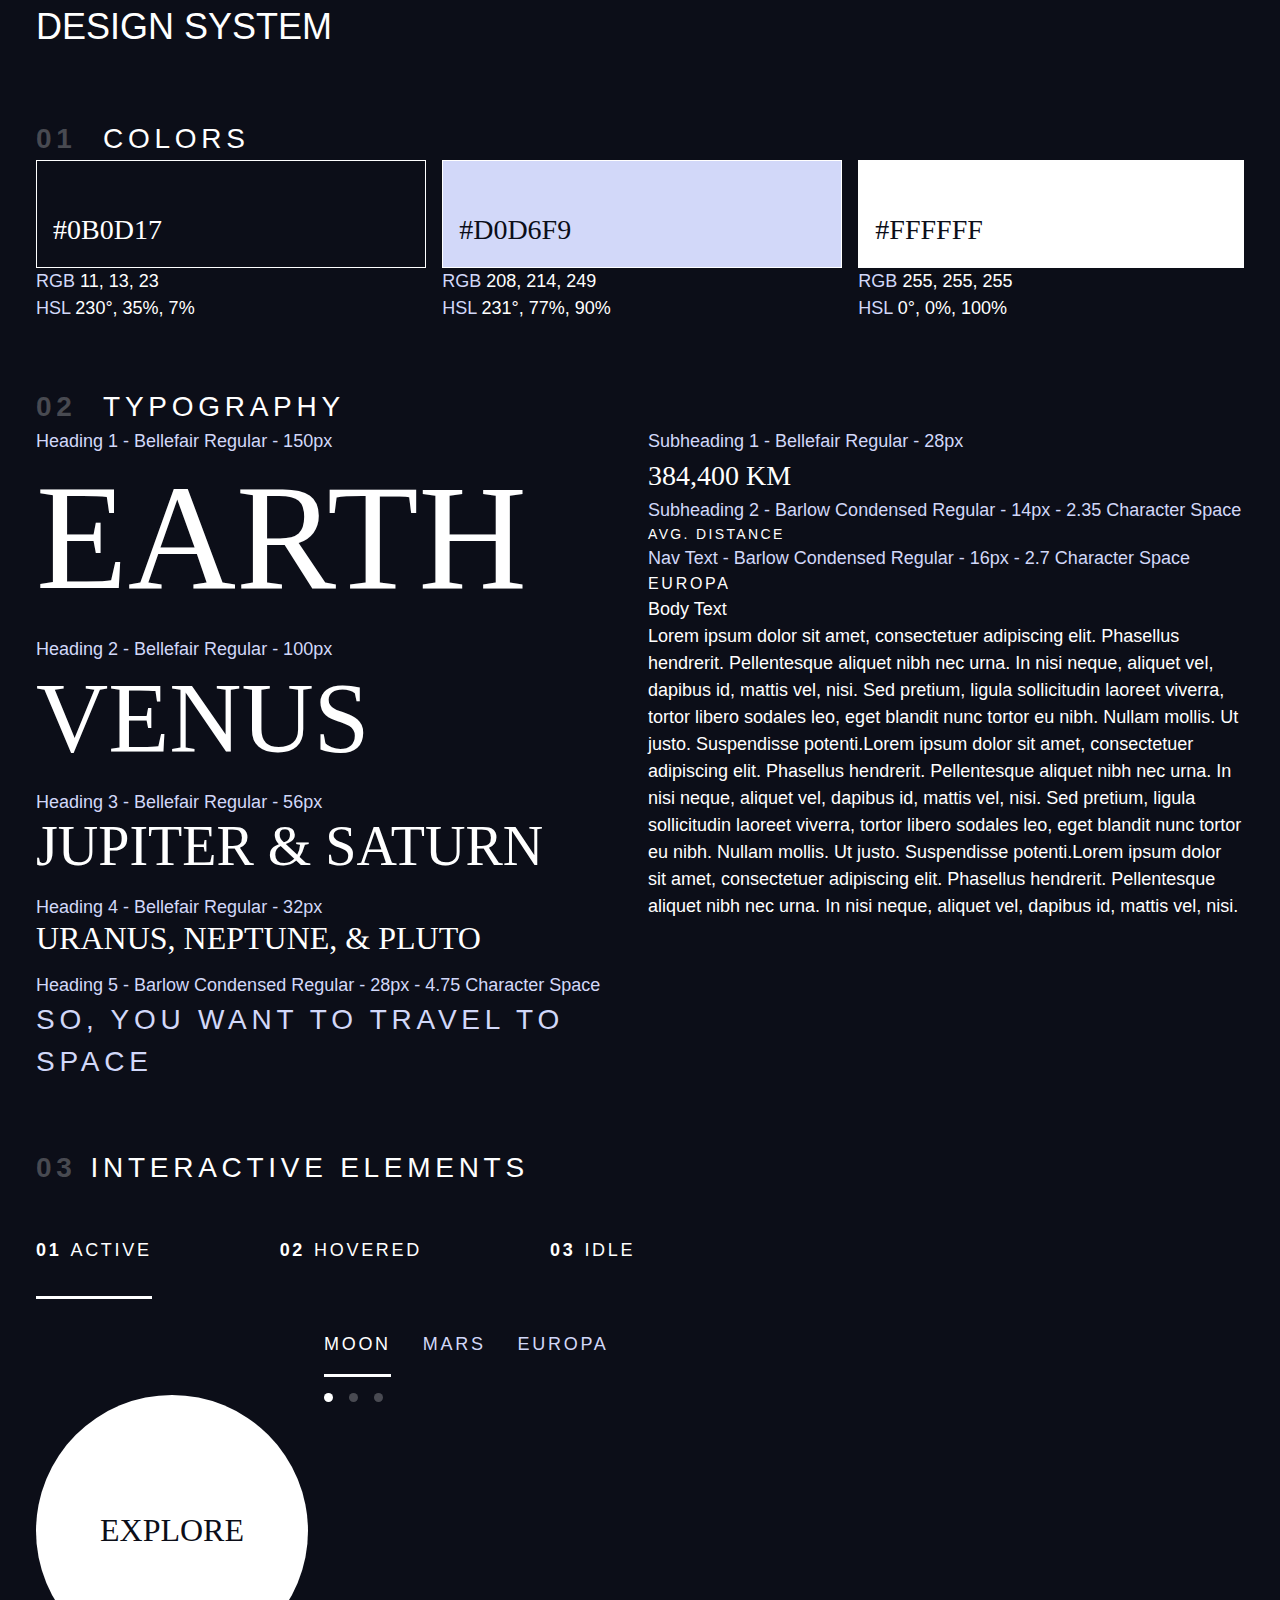
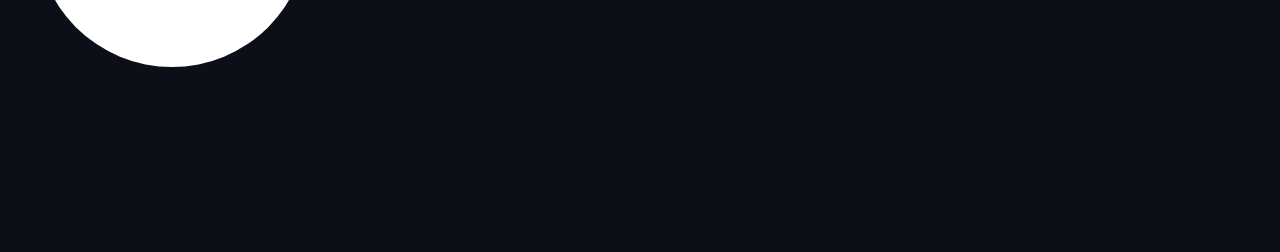
==== design-system.html @ f45d1e29 "styling The HomePage lesson #1" ====
<!DOCTYPE html>
<html lang="en">
	<head>
		<meta charset="UTF-8" />
		<meta http-equiv="X-UA-Compatible" content="IE=edge" />
		<meta name="viewport" content="width=device-width, initial-scale=1.0" />
		<title>Document</title>
		<link rel="stylesheet" href="style.css" />
	</head>
	<body class="bg-dark text-white">
		<div class="container">
			<h1 class="uppercase">Design system</h1>

			<section id="colors" style="margin: 4rem 0">
				<h2 class="numbered-title"><span>01</span> colors</h2>
				<div class="flex">
					<div style="flex-grow: 1">
						<div
							class="bg-dark text-white ff-serif fs-500"
							style="padding: 3rem 1rem 1rem; border: 1px solid white"
						>
							#0B0D17
						</div>
						<p><span class="text-accent">RGB</span> 11, 13, 23</p>
						<p><span class="text-accent">HSL</span> 230°, 35%, 7%</p>
					</div>
					<div style="flex-grow: 1">
						<div
							class="bg-accent text-dark ff-serif fs-500"
							style="padding: 3rem 1rem 1rem; border: 1px solid white"
						>
							#D0D6F9
						</div>
						<p><span class="text-accent">RGB</span> 208, 214, 249</p>
						<p><span class="text-accent">HSL</span> 231°, 77%, 90%</p>
					</div>
					<div style="flex-grow: 1">
						<div
							class="bg-white text-dark ff-serif fs-500"
							style="padding: 3rem 1rem 1rem; border: 1px solid white"
						>
							#FFFFFF
						</div>
						<p><span class="text-accent">RGB</span> 255, 255, 255</p>
						<p><span class="text-accent">HSL</span> 0°, 0%, 100%</p>
					</div>
				</div>
			</section>
			<section id="typography" style="margin: 4rem 0">
				<h2 class="numbered-title"><span>02 </span>Typography</h2>
				<div class="flex">
					<div class="flow" style="flex-basis: 100%">
						<div>
							<p class="text-accent">Heading 1 - Bellefair Regular - 150px</p>
							<p class="fs-900 ff-serif uppercase">Earth</p>
						</div>
						<div>
							<p class="text-accent">Heading 2 - Bellefair Regular - 100px</p>
							<p class="fs-800 ff-serif uppercase">Venus</p>
						</div>
						<div>
							<p class="text-accent">Heading 3 - Bellefair Regular - 56px</p>
							<p class="fs-700 ff-serif uppercase">Jupiter & Saturn</p>
						</div>
						<div>
							<p class="text-accent">Heading 4 - Bellefair Regular - 32px</p>
							<p class="fs-600 ff-serif uppercase">Uranus, Neptune, & Pluto</p>
						</div>
						<div>
							<p class="text-accent">
								Heading 5 - Barlow Condensed Regular - 28px - 4.75 Character
								Space
							</p>
							<p
								class="text-accent fs-500 ff-sans-cond uppercase letter-spacing-1"
							>
								So, you want to travel to space
							</p>
						</div>
					</div>

					<div style="flex-basis: 100%">
						<div>
							<p class="text-accent">Subheading 1 - Bellefair Regular - 28px</p>
							<p class="fs-500 ff-serif uppercase">384,400 km</p>
						</div>
						<div>
							<p class="text-accent">
								Subheading 2 - Barlow Condensed Regular - 14px - 2.35 Character
								Space
							</p>
							<p class="fs-200 uppercase ff-sans-cond letter-spacing-3">
								Avg. Distance
							</p>
						</div>
						<div>
							<p class="text-accent">
								Nav Text - Barlow Condensed Regular - 16px - 2.7 Character Space
							</p>
							<p class="fs-300 uppercase ff-sans-cond letter-spacing-2">
								Europa
							</p>
						</div>
						<div>
							<p>Body Text</p>
							<p>
								Lorem ipsum dolor sit amet, consectetuer adipiscing elit.
								Phasellus hendrerit. Pellentesque aliquet nibh nec urna. In nisi
								neque, aliquet vel, dapibus id, mattis vel, nisi. Sed pretium,
								ligula sollicitudin laoreet viverra, tortor libero sodales leo,
								eget blandit nunc tortor eu nibh. Nullam mollis. Ut justo.
								Suspendisse potenti.Lorem ipsum dolor sit amet, consectetuer
								adipiscing elit. Phasellus hendrerit. Pellentesque aliquet nibh
								nec urna. In nisi neque, aliquet vel, dapibus id, mattis vel,
								nisi. Sed pretium, ligula sollicitudin laoreet viverra, tortor
								libero sodales leo, eget blandit nunc tortor eu nibh. Nullam
								mollis. Ut justo. Suspendisse potenti.Lorem ipsum dolor sit
								amet, consectetuer adipiscing elit. Phasellus hendrerit.
								Pellentesque aliquet nibh nec urna. In nisi neque, aliquet vel,
								dapibus id, mattis vel, nisi.
							</p>
						</div>
					</div>
				</div>
			</section>

			<section class="flow interactive-elements" id="interactive-elements">
				<h2 class="numbered-title"><span>03</span>Interactive elements</h2>

				<!-- navigation -->
				<div>
					<nav>
						<ul class="primary-navigation underline-indicators flex">
							<li class="active">
								<a class="uppercase text-white letter-spacing-2" href="#"
									><span>01</span>Active</a
								>
							</li>
							<li>
								<a class="uppercase text-white letter-spacing-2" href="#"
									><span>02</span>Hovered</a
								>
							</li>
							<li>
								<a class="uppercase text-white letter-spacing-2" href="#"
									><span>03</span>Idle</a
								>
							</li>
						</ul>
					</nav>
				</div>

				<div class="flex">
					<div style="margin-top: 5rem">
						<!-- explore button -->
						<a
							href="#"
							class="large-button uppercase fs-600 ff-serif text-dark bg-white"
							>Explore</a
						>
					</div>

					<div class="flow" style="margin-bottom: 50vh; --flow-space: 4rem">
						<!-- Tabs -->
						<div class="tab-list underline-indicators flex">
							<button
								aria-selected="true"
								class="uppercase text-accent letter-spacing-2 bg-dark ff-sans-cond"
							>
								Moon
							</button>
							<button
								aria-selected="false"
								class="uppercase text-accent letter-spacing-2 bg-dark ff-sans-cond"
							>
								Mars
							</button>
							<button
								aria-selected="false"
								class="uppercase text-accent letter-spacing-2 bg-dark ff-sans-cond"
							>
								Europa
							</button>
						</div>
						<!-- Dots -->
						<div class="dot-indicators flex">
							<button aria-selected="true">
								<span class="sr-only">Slide title</span>
							</button>
							<button aria-selected="false">
								<span class="sr-only">Slide title</span>
							</button>
							<button aria-selected="false">
								<span class="sr-only">Slide title</span>
							</button>
						</div>
						<!-- Numbers -->
					</div>
				</div>
			</section>
		</div>

		<script src="/index.pack.js"></script>
	</body>
</html>
---- style.css ----
/* ------------------- */
/* Custom properties   */
/* ------------------- */

:root {
	/* colors */
	--clr-dark: 230 35% 7%;
	--clr-light: 231 77% 90%;
	--clr-white: 0 0% 100%;

	/* font-sizes */
	--fs-900: 9.375rem;
	--fs-800: 6.25rem;
	--fs-700: 3.5rem;
	--fs-600: 2rem;
	--fs-500: 1.75rem;
	--fs-400: 1.125rem;
	--fs-300: 1rem;
	--fs-200: 0.875rem;

	/* font-families */
	--ff-serif: 'Bellefair', serif;
	--ff-sans-cond: 'Barlow Condensed', sans-serif;
	--ff-sans-normal: 'Barlow', sans-serif;
}

/* ------------------- */
/* Reset               */
/* ------------------- */

/* https://piccalil.li/blog/a-modern-css-reset/ */

/* Box sizing */
*,
*::before,
*::after {
	box-sizing: border-box;
}

/* Reset margins */
body,
h1,
h2,
h3,
h4,
h5,
p,
figure,
picture {
	margin: 0;
}

h1,
h2,
h3,
h4,
h5,
h6,
p {
	font-weight: 400;
}

/* set up the body */
body {
	font-family: var(--ff-sans-normal);
	font-size: var(--fs-400);
	color: hsl(var(--clr-white));
	background-color: hsl(var(--clr-dark));
	line-height: 1.5;
	min-height: 100vh;
}

/* make images easier to work with */
img,
picutre {
	max-width: 100%;
	display: block;
}

/* make form elements easier to work with */
input,
button,
textarea,
select {
	font: inherit;
}

/* remove animations for people who've turned them off */
@media (prefers-reduced-motion: reduce) {
	*,
	*::before,
	*::after {
		animation-duration: 0.01ms !important;
		animation-iteration-count: 1 !important;
		transition-duration: 0.01ms !important;
		scroll-behavior: auto !important;
	}
}

/* ------------------- */
/* Utility classes     */
/* ------------------- */

/* general */

.flex {
	display: flex;
	gap: var(--gap, 1rem);
}

.grid {
	display: grid;
	gap: var(--gap, 1rem);
}
.flow > *:not(:first-child) {
	margin-top: 1rem;
}
.container {
	padding-inline: 2em;
	margin-inline: auto;
	max-width: 80rem;
}

.sr-only {
	position: absolute;
	width: 1px;
	height: 1px;
	padding: 0;
	margin: -1px;
	overflow: hidden;
	clip: rect(0, 0, 0, 0);
	white-space: nowrap; /* added line */
	border: 0;
}

/* colors */

.bg-dark {
	background-color: hsl(var(--clr-dark));
}
.bg-accent {
	background-color: hsl(var(--clr-light));
}
.bg-white {
	background-color: hsl(var(--clr-white));
}

.text-dark {
	color: hsl(var(--clr-dark));
}
.text-accent {
	color: hsl(var(--clr-light));
}
.text-white {
	color: hsl(var(--clr-white));
}

/* typography */

.ff-serif {
	font-family: var(--ff-serif);
}
.ff-sans-cond {
	font-family: var(--ff-sans-cond);
}
.ff-sans-normal {
	font-family: var(--ff-sans-normal);
}

.letter-spacing-1 {
	letter-spacing: 4.75px;
}
.letter-spacing-2 {
	letter-spacing: 2.7px;
}
.letter-spacing-3 {
	letter-spacing: 2.35px;
}

.uppercase {
	text-transform: uppercase;
}

.fs-900 {
	font-size: var(--fs-900);
}
.fs-800 {
	font-size: var(--fs-800);
}
.fs-700 {
	font-size: var(--fs-700);
}
.fs-600 {
	font-size: var(--fs-600);
}
.fs-500 {
	font-size: var(--fs-500);
}
.fs-400 {
	font-size: var(--fs-400);
}
.fs-300 {
	font-size: var(--fs-300);
}
.fs-200 {
	font-size: var(--fs-200);
}

.fs-900,
.fs-800,
.fs-700,
.fs-600 {
	line-height: 1.1;
}

.numbered-title {
	font-family: var(--ff-sans-cond);
	font-size: var(--fs-500);
	text-transform: uppercase;
	letter-spacing: 4.72px;
}
.numbered-title span {
	margin-right: 0.5em;
	font-weight: 700;
	color: hsl(var(--clr-white) / 0.25);
}

/* Compontents         */

.large-button {
	position: relative;
	display: grid;
	place-items: center;
	padding: 2em;
	border-radius: 50%;
	aspect-ratio: 1;
	text-decoration: none;
}
.large-button::after {
	content: '';
	position: absolute;
	z-index: -1;
	background: hsl(var(--clr-white) / 0.15);
	width: 100%;
	height: 100%;
	border-radius: 50%;
	opacity: 0;
	transition: opacity 500ms linear, transform 500ms ease-in-out;
}

.large-button:hover::after,
.large-button:focus::after {
	opacity: 1;
	transform: scale(1.5);
}
.primary-navigation {
	margin: 0;
	padding: 0;
	--gap: 8rem;
	--underline-gap: 2rem;
	list-style: none;
}
.primary-navigation a {
	text-decoration: none;
}
.primary-navigation a > span {
	margin-right: 0.5em;
	font-weight: 700;
}

.underline-indicators > * {
	padding: var(--underline-gap, 1rem) 0;
	border: 0;
	border-bottom: 0.2rem solid hsl(var(--clr-white) / 0);
	cursor: pointer;
}
.underline-indicators > *:hover,
.underline-indicators > *:focus {
	border-color: hsl(var(--clr-white) / 0.5);
}
.underline-indicators > .active,
.underline-indicators > [aria-selected='true'] {
	color: hsl(var(--clr-white) / 1);
	border-color: hsl(var(--clr-white) / 1);
}

.tab-list {
	--gap: 2rem;
}

.dot-indicators > * {
	padding: 0.25em;
	border: 0;
	border-radius: 50%;
	background-color: hsl(var(--clr-white) / 0.25);
	aspect-ratio: 1;
	cursor: pointer;
}
.dot-indicators > *:hover,
.dot-indicators > *:focus {
	background-color: hsl(var(--clr-white) / 0.5);
}
.dot-indicators > [aria-selected='true'] {
	background-color: hsl(var(--clr-white) / 1);
}
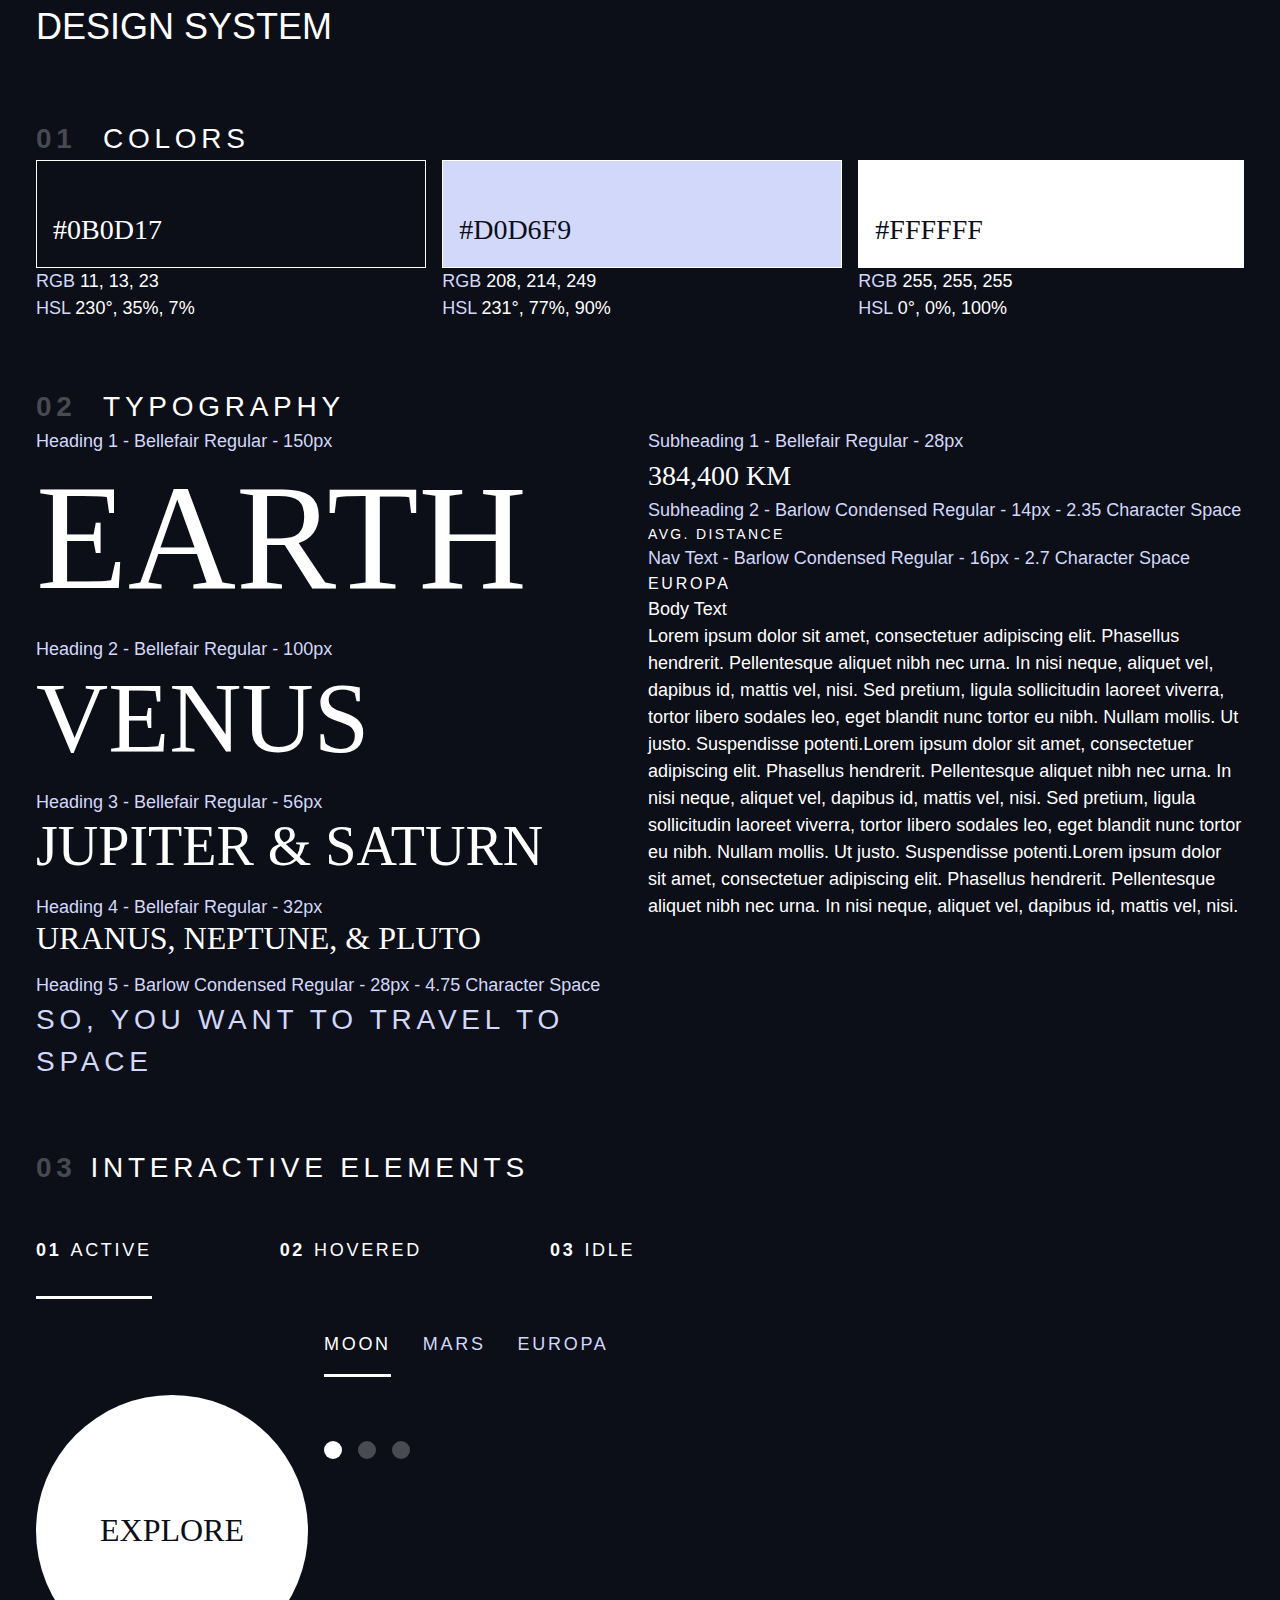
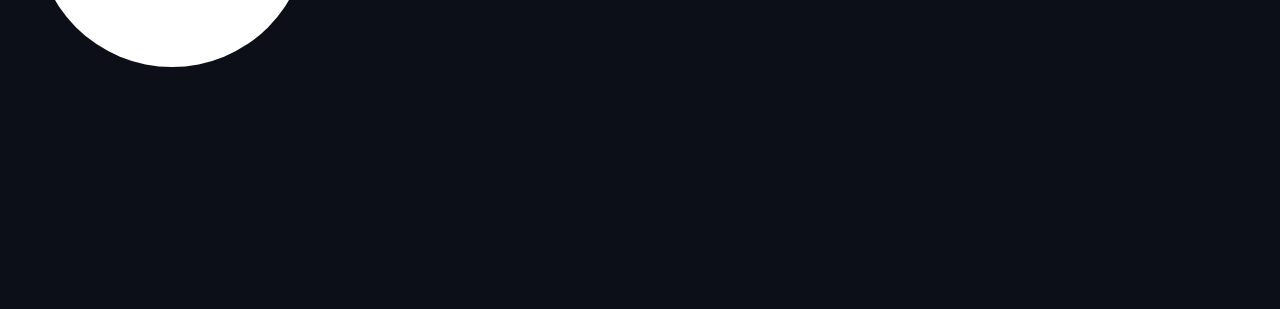
==== commit b2a79781: "styling The HomePage column-grid lesson #2" ====
--- a/design-system.html
+++ b/design-system.html
@@ -4,8 +4,8 @@
 		<meta charset="UTF-8" />
 		<meta http-equiv="X-UA-Compatible" content="IE=edge" />
 		<meta name="viewport" content="width=device-width, initial-scale=1.0" />
-		<title>Document</title>
-		<link rel="stylesheet" href="style.css" />
+		<title>design system</title>
+		<link rel="stylesheet" href="./style.css" />
 	</head>
 	<body class="bg-dark text-white">
 		<div class="container">
--- a/style.css
+++ b/style.css
@@ -112,15 +112,31 @@
 	display: grid;
 	gap: var(--gap, 1rem);
 }
-.flow > *:not(:first-child) {
-	margin-top: 1rem;
-}
+
+.flow > *:where(:not(:first-child)) {
+	margin-top: var(--flow-space, 1rem);
+}
+
 .container {
 	padding-inline: 2em;
 	margin-inline: auto;
 	max-width: 80rem;
 }
-
+.grid-container {
+	display: grid;
+	column-gap: var(--container-gap, 2rem);
+	grid-template-columns: minmax(2rem, 1fr) repeat(2, minmax(0, 30rem)) minmax(
+			2rem,
+			1fr
+		);
+}
+.grid-container > *:first-child {
+	grid-column: 2;
+}
+
+.grid-container > *:last-child {
+	grid-column: 3;
+}
 .sr-only {
 	position: absolute;
 	width: 1px;
@@ -219,33 +235,38 @@
 	text-transform: uppercase;
 	letter-spacing: 4.72px;
 }
+
 .numbered-title span {
 	margin-right: 0.5em;
 	font-weight: 700;
 	color: hsl(var(--clr-white) / 0.25);
 }
 
+/* ------------------- */
 /* Compontents         */
+/* ------------------- */
 
 .large-button {
 	position: relative;
-	display: grid;
+	z-index: 1;
+	display: inline-grid;
 	place-items: center;
-	padding: 2em;
+	padding: 0 2em;
 	border-radius: 50%;
 	aspect-ratio: 1;
 	text-decoration: none;
 }
+
 .large-button::after {
 	content: '';
 	position: absolute;
 	z-index: -1;
-	background: hsl(var(--clr-white) / 0.15);
 	width: 100%;
 	height: 100%;
+	background: hsl(var(--clr-white) / 0.1);
 	border-radius: 50%;
 	opacity: 0;
-	transition: opacity 500ms linear, transform 500ms ease-in-out;
+	transition: opacity 500ms linear, transform 750ms ease-in-out;
 }
 
 .large-button:hover::after,
@@ -253,31 +274,36 @@
 	opacity: 1;
 	transform: scale(1.5);
 }
+
 .primary-navigation {
-	margin: 0;
-	padding: 0;
 	--gap: 8rem;
 	--underline-gap: 2rem;
 	list-style: none;
-}
+	padding: 0;
+	margin: 0;
+}
+
 .primary-navigation a {
 	text-decoration: none;
 }
+
 .primary-navigation a > span {
+	font-weight: 700;
 	margin-right: 0.5em;
-	font-weight: 700;
 }
 
 .underline-indicators > * {
+	cursor: pointer;
 	padding: var(--underline-gap, 1rem) 0;
 	border: 0;
 	border-bottom: 0.2rem solid hsl(var(--clr-white) / 0);
-	cursor: pointer;
-}
+}
+
 .underline-indicators > *:hover,
 .underline-indicators > *:focus {
 	border-color: hsl(var(--clr-white) / 0.5);
 }
+
 .underline-indicators > .active,
 .underline-indicators > [aria-selected='true'] {
 	color: hsl(var(--clr-white) / 1);
@@ -289,17 +315,18 @@
 }
 
 .dot-indicators > * {
-	padding: 0.25em;
+	cursor: pointer;
 	border: 0;
 	border-radius: 50%;
+	padding: 0.5em;
 	background-color: hsl(var(--clr-white) / 0.25);
-	aspect-ratio: 1;
-	cursor: pointer;
-}
+}
+
 .dot-indicators > *:hover,
 .dot-indicators > *:focus {
 	background-color: hsl(var(--clr-white) / 0.5);
 }
+
 .dot-indicators > [aria-selected='true'] {
 	background-color: hsl(var(--clr-white) / 1);
 }
